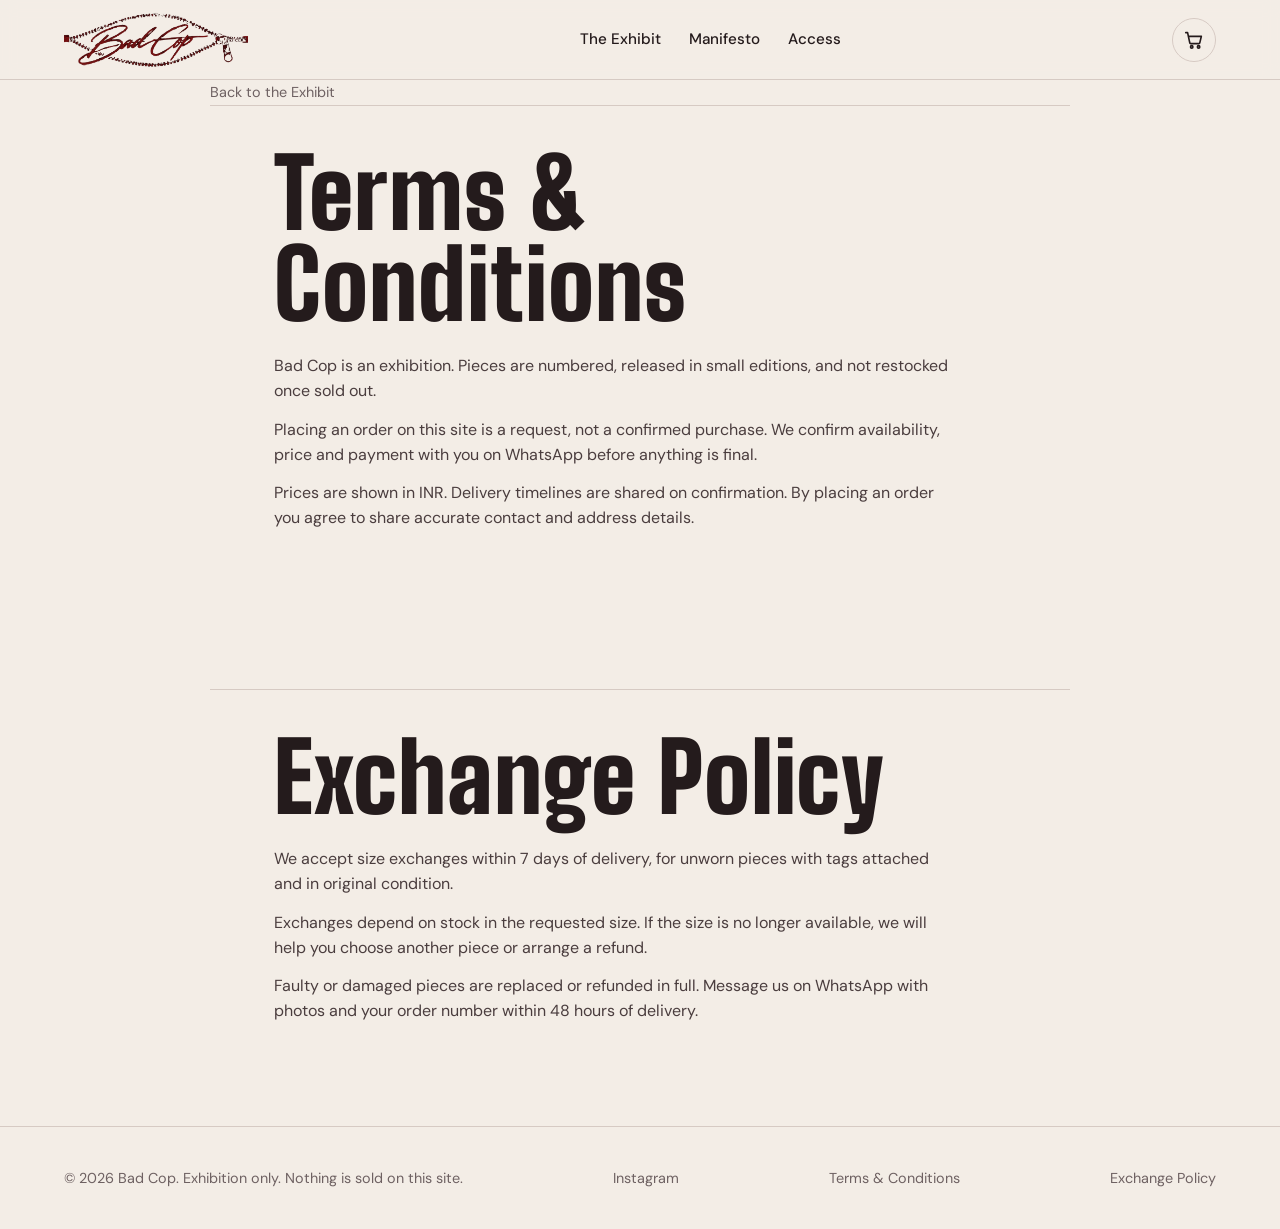
==== policies.html @ bbe3fd78 "updated version" ====
<!DOCTYPE html>
<html lang="en">
<head>
<meta charset="utf-8">
<meta name="viewport" content="width=device-width, initial-scale=1, viewport-fit=cover">
<link rel="icon" type="image/png" sizes="64x64" href="favicon.png">
<link rel="apple-touch-icon" href="apple-touch-icon.png">
<link rel="stylesheet" href="styles.css">
<title>Policies · Bad Cop</title>
</head>
<body>

<nav>
  <a class="brand" href="index.html" aria-label="Bad Cop home"><img src="logo.png" alt="Bad Cop"></a>
  <ul>
    <li><a href="index.html#drop">The Exhibit</a></li>
    <li><a href="index.html#manifesto">Manifesto</a></li>
    <li><a href="index.html#list">Access</a></li>
  </ul>
  <a class="cart" href="cart.html" aria-label="Open cart"><svg width="22" height="22" viewBox="0 0 24 24" fill="none" stroke="currentColor" stroke-width="1.8" stroke-linecap="round" stroke-linejoin="round" aria-hidden="true"><path d="M3 4h2l2.4 11.2a1 1 0 0 0 1 .8h8.9a1 1 0 0 0 1-.8L20 8H6.2"/><circle cx="9.5" cy="19.5" r="1.3"/><circle cx="17" cy="19.5" r="1.3"/></svg><span id="cc" hidden>0</span></a>
</nav>

<main id="policies"><div class="cp">
  <a class="back" href="index.html#drop">Back to the Exhibit</a>

  <section class="legal" id="terms">
    <h1>Terms &amp; Conditions</h1>
    <p>Bad Cop is an exhibition. Pieces are numbered, released in small editions, and not restocked once sold out.</p>
    <p>Placing an order on this site is a request, not a confirmed purchase. We confirm availability, price and payment with you on WhatsApp before anything is final.</p>
    <p>Prices are shown in INR. Delivery timelines are shared on confirmation. By placing an order you agree to share accurate contact and address details.</p>
  </section>

  <section class="legal" id="exchange">
    <h1>Exchange Policy</h1>
    <p>We accept size exchanges within 7 days of delivery, for unworn pieces with tags attached and in original condition.</p>
    <p>Exchanges depend on stock in the requested size. If the size is no longer available, we will help you choose another piece or arrange a refund.</p>
    <p>Faulty or damaged pieces are replaced or refunded in full. Message us on WhatsApp with photos and your order number within 48 hours of delivery.</p>
  </section>
</div></main>

<footer>
  <span>&copy; 2026 Bad Cop. Exhibition only. Nothing is sold on this site.</span>
  <span><a href="https://instagram.com/badcop.inc?dlrf=dTNnaXNleTFiaDEz" target="_blank" rel="noopener">Instagram</a></span>
  <span><a href="policies.html#terms">Terms &amp; Conditions</a></span>
  <span><a href="policies.html#exchange">Exchange Policy</a></span>
  <div id="toast" role="status"></div>
</footer>

<script src="app.js"></script>
</body>
</html>
---- styles.css ----
@font-face{font-family:"Big Shoulders Display";font-style:normal;font-weight:900;font-display:swap;src:url([data-uri]) format("woff2")}
@font-face{font-family:"DM Sans";font-style:normal;font-weight:400;font-display:swap;src:url([data-uri]) format("woff2")}
@font-face{font-family:"DM Sans";font-style:normal;font-weight:500;font-display:swap;src:url([data-uri]) format("woff2")}
@font-face{font-family:"DM Sans";font-style:normal;font-weight:700;font-display:swap;src:url([data-uri]) format("woff2")}
@font-face{font-family:"JetBrains Mono";font-style:normal;font-weight:500;font-display:swap;src:url([data-uri]) format("woff2")}
@font-face{font-family:"Yellowtail";font-style:normal;font-weight:400;font-display:swap;src:url([data-uri]) format("woff2")}
:root{--bg:#f3ede6;--paper:#ebe3da;--ink:#241b1c;--mute:#6e6162;--text2:#4a3d3e;--line:#d6cac3;--field:#fbf8f4;--red:#8a1a1e;--red-hot:#a8232b;--on-red:#f6efe8;--nav:80px;color-scheme:light;box-sizing:border-box;padding-top:env(safe-area-inset-top,0px);padding-bottom:env(safe-area-inset-bottom,0px)}
@media(max-width:700px){:root{--nav:64px}}
*,*:before,*:after{box-sizing:inherit}
html{scroll-behavior:smooth;scroll-padding-top:calc(var(--nav) + env(safe-area-inset-top,0px))}
body{margin:0;background:var(--bg);color:var(--ink);font-family:"DM Sans",system-ui,sans-serif;line-height:1.55;overflow-x:hidden}
h1,h2,h3{font-family:"Big Shoulders Display","Impact",sans-serif;font-weight:900;line-height:.95;margin:0;letter-spacing:.01em}
a{color:inherit;text-decoration:none}
:focus-visible{outline:2px solid var(--red-hot);outline-offset:3px}

/* preloader */
#pre{position:fixed;inset:0;z-index:100;display:flex;pointer-events:all}
#pre .half{flex:1;background:var(--bg);position:relative;transition:transform 1s cubic-bezier(.75,0,.2,1)}
#pre .l:after,#pre .r:before{content:"";position:absolute;top:0;bottom:0;width:8px;background:repeating-linear-gradient(180deg,var(--red) 0 9px,transparent 9px 18px)}
#pre .l:after{right:0}
#pre .r:before{left:0;background-position:0 9px}
#pull{position:absolute;left:50%;top:-80px;width:30px;height:72px;margin-left:-15px;background:var(--red);border-radius:6px 6px 15px 15px;z-index:2;transition:top 1.8s cubic-bezier(.5,0,.4,1)}
#pull:after{content:"";position:absolute;left:8px;right:8px;bottom:9px;height:20px;border:3px solid var(--ink);border-radius:50%}
#pct{position:absolute;left:20px;bottom:calc(20px + env(safe-area-inset-bottom,0px));z-index:2;font:800 1.1rem "Big Shoulders Display",sans-serif;color:var(--red-hot);letter-spacing:.1em}
#pre.go .l{transform:translateX(-101%)}
#pre.go .r{transform:translateX(101%)}
#pre.go #pull,#pre.go #pct{opacity:0;transition:opacity .3s}
#pre.done{display:none}

/* nav */
nav{position:sticky;top:env(safe-area-inset-top,0px);z-index:50;display:flex;align-items:center;justify-content:space-between;gap:16px;height:var(--nav);padding:0 5vw;background:rgba(243,237,230,.92);backdrop-filter:blur(8px);border-bottom:1px solid var(--line)}
nav .brand img{height:calc(var(--nav) - 20px);width:auto;display:block}
nav ul{display:flex;gap:28px;list-style:none;margin:0;padding:0;font-weight:500;font-size:.95rem}
nav ul a:hover{color:var(--red-hot)}
.cart{display:inline-flex;align-items:center;justify-content:center;width:44px;height:44px;border:1px solid var(--line);border-radius:50%;color:var(--ink);background:none;cursor:pointer;transition:background .2s,color .2s,border-color .2s}
.cart:hover{background:var(--red);border-color:var(--red);color:var(--on-red)}
.cart svg{display:block}
.cart{position:relative}
.cart span{position:absolute;top:-6px;right:-6px;min-width:20px;height:20px;padding:0 5px;border-radius:10px;background:var(--red);color:var(--on-red);font:700 .72rem/20px "DM Sans",sans-serif;text-align:center}
#cc[hidden]{display:none}
@media(max-width:700px){nav ul{display:none}}

/* hero */
.hero{min-height:84vh;display:flex;flex-direction:column;align-items:center;justify-content:center;text-align:center;padding:48px 5vw;background:radial-gradient(60% 50% at 50% 45%,rgba(138,26,30,.14),transparent 70%)}
.hero img{width:min(920px,94vw);height:auto}
.hero p{max-width:34ch;font-size:1.15rem;color:var(--ink);margin:8px 0 30px}
.btns{display:flex;gap:12px;flex-wrap:wrap;justify-content:center}
.btn{display:inline-flex;align-items:center;justify-content:center;padding:14px 26px;font-weight:700;border:1px solid var(--red-hot);border-radius:6px;color:var(--ink);background:none;cursor:pointer;transition:background .2s,color .2s,border-color .2s}
.btn.fill{background:var(--red);border-color:var(--red);color:var(--on-red)}
.btn:hover{background:var(--red-hot);border-color:var(--red-hot);color:var(--on-red)}

/* technical hero + unzip transition */
.stage{height:280vh;position:relative}
.stick{position:sticky;top:var(--nav);height:calc(100vh - var(--nav));height:calc(100svh - var(--nav));overflow:hidden;background:var(--red)}
.behind{position:absolute;inset:0;display:flex;align-items:center;justify-content:center;text-align:center;padding:5vw;color:var(--on-red)}
.behind h2{font-size:clamp(3rem,10vw,8.5rem)}
.behind p{margin:14px 0 0;font:500 .85rem "JetBrains Mono",ui-monospace,"SF Mono",Menlo,monospace}
.hp{position:absolute;top:0;bottom:0;width:50%;background:var(--bg);overflow:hidden;will-change:transform;z-index:3}
.hp.l{left:0}.hp.r{right:0}
.hp.l:after,.hp.r:before{content:"";position:absolute;top:0;bottom:0;width:8px;z-index:-1;opacity:calc(.12 + .88 * var(--z,0));background:repeating-linear-gradient(180deg,var(--red) 0 9px,transparent 9px 18px)}
.hp.l:after{right:0}
.hp.r:before{left:0;background-position:0 9px}
.hi{position:absolute;top:0;left:0;width:200%;height:100%;background:linear-gradient(rgba(138,26,30,.2) 1px,transparent 1px) 0 0/56px 56px,linear-gradient(90deg,rgba(138,26,30,.2) 1px,transparent 1px) 0 0/56px 56px}
.hp.r .hi{left:-100%}
.hi:after{content:"";position:absolute;inset:14px;border:1px solid rgba(138,26,30,.45);pointer-events:none}
.hi .hero{position:absolute;inset:0;min-height:0;padding:56px 5vw}
.hud{position:absolute;z-index:3;font:500 .72rem/1.6 "JetBrains Mono",ui-monospace,"SF Mono",Menlo,monospace;color:var(--red-hot);letter-spacing:.05em}
.hud.tl{top:30px;left:30px}.hud.tr{top:30px;right:30px;text-align:right}
.hud.bl{bottom:30px;left:30px}.hud.br{bottom:30px;right:30px;text-align:right}
#zp{position:absolute;left:50%;top:0;width:30px;height:72px;margin-left:-15px;background:var(--red);border-radius:6px 6px 15px 15px;z-index:6;pointer-events:none}
#zp:after{content:"";position:absolute;left:8px;right:8px;bottom:9px;height:20px;border:3px solid var(--ink);border-radius:50%}

/* ticker */
.ticker{border-block:1px solid var(--red);overflow:hidden;white-space:nowrap;background:var(--red);color:var(--on-red)}
.ticker div{display:inline-block;padding:12px 0;font:900 1.4rem "Big Shoulders Display",sans-serif;color:var(--on-red);animation:tick 28s linear infinite}
.ticker span{margin:0 28px}
@keyframes tick{to{transform:translateX(-50%)}}

section{padding:88px 5vw}
.head{display:flex;justify-content:space-between;align-items:end;gap:20px;flex-wrap:wrap;margin-bottom:36px}
.head h2{font-size:clamp(2.6rem,7vw,5rem)}
.head p{color:var(--mute);max-width:36ch;margin:0}

/* products */
.grid{display:grid;grid-template-columns:repeat(auto-fit,minmax(230px,1fr));gap:18px}
.card{border:1px solid var(--line);background:var(--paper);border-radius:6px;overflow:hidden;display:flex;flex-direction:column}
.card:hover{border-color:var(--red)}
.ph{aspect-ratio:4/5;display:flex;align-items:flex-end;padding:14px;color:var(--mute);font-size:.85rem;background:repeating-linear-gradient(135deg,rgba(138,26,30,.1) 0 2px,transparent 2px 16px),#e6ddd4}
.info{padding:16px 16px 4px;display:flex;justify-content:space-between;gap:10px;align-items:baseline}
.info h3{font-size:1.5rem}
.info span{color:var(--red-hot);font-weight:700}
.tag{flex:1;padding:0 16px 14px;color:var(--mute);font-size:.9rem}
.buy{display:flex;gap:8px;margin:0 16px 16px}
.buy select{background:var(--field);color:var(--ink);border:1px solid #bfb1a9;border-radius:6px;padding:11px 10px;font:500 .95rem "DM Sans",sans-serif;min-width:88px}
.buy .add{flex:1;padding:12px 14px;background:var(--ink);border:1px solid var(--ink);border-radius:6px;color:var(--bg);font:700 .95rem "DM Sans",sans-serif;cursor:pointer;transition:background .2s,border-color .2s}
.buy .add:hover{background:var(--red);border-color:var(--red)}
.buy select.need{border-color:var(--red-hot);box-shadow:0 0 0 2px var(--red-hot)}

/* manifesto */
.mani{border-top:1px solid var(--line);display:grid;grid-template-columns:1.2fr 1fr;gap:48px}
.mani h2{font-size:clamp(3rem,9vw,7rem)}
.mani h2 em{font-style:normal;color:var(--red-hot)}
.mani p{color:var(--text2);margin:0 0 16px;max-width:46ch}
@media(max-width:800px){.mani{grid-template-columns:1fr;gap:24px}}

/* why bad cop */
.why{background:var(--paper);border-top:1px solid var(--line)}
.why h2{font-size:clamp(2.6rem,7vw,5rem);margin-bottom:14px}
.why>p{color:var(--mute);max-width:52ch;margin:0 0 36px}
.why-grid{display:grid;grid-template-columns:repeat(3,1fr);gap:18px}
.why-item{border-top:3px solid var(--red);padding:20px 0 0}
.why-item h3{font-size:1.6rem;margin-bottom:10px}
.why-item p{margin:0;color:var(--text2);font-size:.97rem}
@media(max-width:800px){.why-grid{grid-template-columns:1fr;gap:26px}}

/* signup / access */
.sign{background:var(--red);color:var(--on-red);text-align:center}
.sign h2{font-size:clamp(2.4rem,7vw,5rem);margin-bottom:12px}
.sign p{margin:0 auto 26px;max-width:40ch;font-weight:500}
.sign .btn{border-color:var(--on-red);color:var(--on-red);background:none}
.sign .btn.fill{background:var(--on-red);border-color:var(--on-red);color:var(--red)}
.sign .btn:hover{background:var(--on-red);border-color:var(--on-red);color:var(--red)}

footer{padding:40px 5vw;display:flex;justify-content:space-between;gap:20px;flex-wrap:wrap;color:var(--mute);font-size:.9rem;border-top:1px solid var(--line)}
footer a:hover{color:var(--red-hot)}

#toast{position:fixed;left:50%;bottom:calc(24px + env(safe-area-inset-bottom,0px));transform:translate(-50%,20px);background:var(--ink);color:var(--bg);padding:12px 20px;border-radius:6px;font-weight:700;opacity:0;pointer-events:none;transition:opacity .25s,transform .25s;z-index:60}
#toast.show{opacity:1;transform:translate(-50%,0)}

/* cart page */
#cartpage{display:none;min-height:calc(100vh - var(--nav));padding:56px 5vw 110px}
body.cartview #cartpage{display:block}
body.cartview .stage,body.cartview .ticker,body.cartview #drop,body.cartview #manifesto,body.cartview #list,body.cartview .why,body.cartview .legal{display:none}
.cp{max-width:860px;margin:0 auto}
.back{color:var(--mute);font-size:.9rem}
.back:hover,.ul{color:var(--red-hot)}
.ul{text-decoration:underline}
.cp h1{font:900 clamp(3rem,9vw,6rem)/.95 "Big Shoulders Display",Impact,sans-serif;margin:14px 0 30px}
.fh{font:900 clamp(2rem,5vw,3rem)/1 "Big Shoulders Display",Impact,sans-serif;margin:44px 0 20px}
#cartempty{color:var(--mute)}
#cartbody,#done{display:none}
.line{display:grid;grid-template-columns:1fr auto auto;gap:18px;align-items:center;padding:18px 0;border-top:1px solid var(--line)}
.line b{display:block;font:900 1.6rem/1 "Big Shoulders Display",Impact,sans-serif}
.line small{color:var(--mute)}
.qty{display:flex;align-items:center;border:1px solid var(--red-hot);border-radius:6px;overflow:hidden}
.qty button{background:none;border:0;color:var(--ink);width:38px;height:38px;font-size:1.2rem;cursor:pointer}
.qty button:hover{background:var(--red);color:var(--on-red)}
.qty span{min-width:30px;text-align:center;font-weight:700}
.rm{background:none;border:0;color:var(--mute);text-decoration:underline;cursor:pointer;font:inherit}
.rm:hover{color:var(--red-hot)}
#total{padding:18px 0;border-top:1px solid var(--line)}
.fgrid{display:grid;grid-template-columns:1fr 1fr;gap:16px;margin-bottom:24px}
.fgrid .full{grid-column:1/-1}
.cp label{display:block;margin-bottom:6px;font:500 .78rem "JetBrains Mono",ui-monospace,Menlo,monospace;color:var(--red-hot);letter-spacing:.04em}
.cp input,.cp textarea{width:100%;padding:14px;background:var(--field);border:1px solid #bfb1a9;border-radius:6px;color:var(--ink);font:inherit}
.cp input:focus,.cp textarea:focus{outline:0;border-color:var(--red-hot)}
.place{cursor:pointer;color:var(--on-red);font:700 1rem "DM Sans",sans-serif}
.place:disabled{opacity:.5;cursor:wait}
.note{color:var(--mute);font-size:.9rem;margin:14px 0 0}
.cp .btns{justify-content:flex-start;margin-top:22px}
#done .btn{font:700 1rem "DM Sans",sans-serif;cursor:pointer}

@media(max-width:700px){
  section{padding:64px 5vw}
  .grid{grid-template-columns:1fr 1fr;gap:12px}
  .info{padding:12px 12px 2px;flex-direction:column;gap:2px}
  .info h3{font-size:1.1rem}
  .tag{padding:0 12px 10px;font-size:.82rem}
  .buy{flex-direction:column;margin:0 12px 12px;gap:6px}
  .buy select{width:100%;min-width:0;padding:10px;font-size:.88rem}
  .buy .add{width:100%;padding:10px;font-size:.85rem}
  .stick{overflow:hidden}
}
@media(max-width:640px){.fgrid{grid-template-columns:1fr}.line{grid-template-columns:1fr auto}.line .rm{grid-column:1/-1;justify-self:start}}
@media(prefers-reduced-motion:reduce){.ticker div{animation:none}#pull{transition:none}html{scroll-behavior:auto}}

/* texture */
.hi:before{content:"";position:absolute;inset:0;z-index:2;pointer-events:none;opacity:.22;background:url("data:image/svg+xml;utf8,<svg xmlns='http://www.w3.org/2000/svg' width='260' height='260'><filter id='n'><feTurbulence type='fractalNoise' baseFrequency='.85' numOctaves='2' stitchTiles='stitch'/><feColorMatrix values='0 0 0 0 .14 0 0 0 0 .1 0 0 0 0 .1 2.6 0 0 0 -1.5'/></filter><rect width='100%' height='100%' filter='url(%23n)'/></svg>")}
.ticker,.sign{background-image:radial-gradient(rgba(0,0,0,.2) 1.1px,transparent 1.7px);background-size:7px 7px}
.ticker,.sign{position:relative}
.ticker:before,.sign:before{content:"";position:absolute;inset:0;pointer-events:none;opacity:.25;background:url("data:image/svg+xml;utf8,<svg xmlns='http://www.w3.org/2000/svg' width='320' height='320'><filter id='n'><feTurbulence type='fractalNoise' baseFrequency='.012 .55' numOctaves='2' stitchTiles='stitch'/><feColorMatrix values='0 0 0 0 0 0 0 0 0 0 0 0 0 0 0 3.2 0 0 0 -1.7'/></filter><rect width='100%' height='100%' filter='url(%23n)'/></svg>")}
.sign>*{position:relative}
.ticker{clip-path:polygon(0.0% 2px,2.9% 1px,5.9% 3px,8.8% 0,11.8% 0,14.7% 4px,17.6% 0,20.6% 2px,23.5% 4px,26.5% 0,29.4% 4px,32.4% 1px,35.3% 0,38.2% 0,41.2% 3px,44.1% 3px,47.1% 0,50.0% 1px,52.9% 0,55.9% 4px,58.8% 3px,61.8% 0,64.7% 4px,67.6% 0,70.6% 1px,73.5% 4px,76.5% 0,79.4% 4px,82.4% 4px,85.3% 3px,88.2% 0,91.2% 1px,94.1% 0,97.1% 4px,100.0% 1px,100.0% calc(100% - 4px),97.1% 100%,94.1% calc(100% - 1px),91.2% calc(100% - 1px),88.2% calc(100% - 1px),85.3% calc(100% - 2px),82.4% calc(100% - 2px),79.4% calc(100% - 3px),76.5% calc(100% - 4px),73.5% calc(100% - 3px),70.6% calc(100% - 2px),67.6% calc(100% - 3px),64.7% calc(100% - 4px),61.8% calc(100% - 3px),58.8% calc(100% - 1px),55.9% calc(100% - 4px),52.9% 100%,50.0% calc(100% - 4px),47.1% 100%,44.1% calc(100% - 4px),41.2% 100%,38.2% calc(100% - 2px),35.3% calc(100% - 1px),32.4% calc(100% - 4px),29.4% calc(100% - 4px),26.5% 100%,23.5% calc(100% - 1px),20.6% calc(100% - 4px),17.6% calc(100% - 2px),14.7% calc(100% - 4px),11.8% 100%,8.8% calc(100% - 4px),5.9% calc(100% - 1px),2.9% calc(100% - 3px),0.0% calc(100% - 2px));border-block:0}
.sign{clip-path:polygon(0.0% 4px,2.2% 8px,4.3% 7px,6.5% 5px,8.7% 11px,10.9% 7px,13.0% 4px,15.2% 9px,17.4% 1px,19.6% 1px,21.7% 8px,23.9% 6px,26.1% 2px,28.3% 5px,30.4% 2px,32.6% 7px,34.8% 6px,37.0% 0,39.1% 10px,41.3% 1px,43.5% 8px,45.7% 9px,47.8% 5px,50.0% 5px,52.2% 11px,54.3% 5px,56.5% 9px,58.7% 7px,60.9% 9px,63.0% 7px,65.2% 1px,67.4% 1px,69.6% 4px,71.7% 7px,73.9% 11px,76.1% 10px,78.3% 1px,80.4% 0,82.6% 11px,84.8% 11px,87.0% 4px,89.1% 10px,91.3% 9px,93.5% 10px,95.7% 7px,97.8% 4px,100.0% 11px,100.0% calc(100% - 4px),97.8% calc(100% - 2px),95.7% calc(100% - 9px),93.5% calc(100% - 7px),91.3% 100%,89.1% calc(100% - 3px),87.0% calc(100% - 10px),84.8% calc(100% - 3px),82.6% calc(100% - 2px),80.4% calc(100% - 2px),78.3% calc(100% - 1px),76.1% calc(100% - 2px),73.9% calc(100% - 3px),71.7% calc(100% - 6px),69.6% calc(100% - 10px),67.4% calc(100% - 5px),65.2% calc(100% - 6px),63.0% calc(100% - 11px),60.9% calc(100% - 4px),58.7% calc(100% - 8px),56.5% calc(100% - 6px),54.3% calc(100% - 2px),52.2% calc(100% - 4px),50.0% calc(100% - 8px),47.8% calc(100% - 6px),45.7% calc(100% - 7px),43.5% calc(100% - 2px),41.3% calc(100% - 1px),39.1% calc(100% - 7px),37.0% calc(100% - 6px),34.8% calc(100% - 6px),32.6% calc(100% - 3px),30.4% calc(100% - 11px),28.3% calc(100% - 2px),26.1% calc(100% - 4px),23.9% calc(100% - 3px),21.7% 100%,19.6% calc(100% - 7px),17.4% calc(100% - 1px),15.2% calc(100% - 9px),13.0% calc(100% - 2px),10.9% calc(100% - 5px),8.7% calc(100% - 7px),6.5% 100%,4.3% calc(100% - 5px),2.2% calc(100% - 10px),0.0% calc(100% - 6px))}

/* dropdown: scarlet highlight instead of the browser's default blue */
.buy select:hover{border-color:var(--red)}
.buy select:focus{outline:0;border-color:var(--red-hot)}
.buy select option{background:var(--field);color:var(--ink)}
.buy select option:checked,.buy select option:hover{background:var(--red);color:var(--on-red)}

/* terms and exchange policy */
.legal{border-top:1px solid var(--line);max-width:860px}
.legal h2{font-size:clamp(2.2rem,6vw,3.6rem);margin-bottom:18px}
.legal p{color:var(--text2);margin:0 0 12px}


/* ---- size menu (custom, scarlet hover) ---- */
.card{overflow:visible}
.ph{border-radius:6px 6px 0 0}
.buy .sz{position:relative;flex:0 0 96px}
.sz-btn{width:100%;display:flex;align-items:center;justify-content:space-between;gap:8px;padding:11px 10px;background:var(--field);color:var(--ink);border:1px solid #bfb1a9;border-radius:6px;font:500 .95rem "DM Sans",sans-serif;text-align:left;cursor:pointer}
.sz-btn:hover,.sz-btn[aria-expanded="true"]{border-color:var(--red)}
.sz-btn:focus-visible{outline:2px solid var(--red-hot);outline-offset:2px}
.sz-btn::after{content:"";width:7px;height:7px;border-right:2px solid currentColor;border-bottom:2px solid currentColor;transform:rotate(45deg) translate(-2px,-2px);flex:none}
.sz.need .sz-btn{border-color:var(--red-hot);box-shadow:0 0 0 2px var(--red-hot)}
.sz-list{position:absolute;left:0;right:0;top:calc(100% + 4px);z-index:20;margin:0;padding:4px;list-style:none;background:var(--field);border:1px solid var(--line);border-radius:6px;box-shadow:0 10px 24px rgba(36,27,28,.18);max-height:260px;overflow:auto}
.sz-list li{padding:9px 10px;border-radius:4px;cursor:pointer;font-weight:500;color:var(--ink)}
.sz-list li:hover,.sz-list li:focus,.sz-list li[aria-selected="true"]{background:var(--red);color:var(--on-red);outline:0}
.sz-list li:focus-visible{outline:2px solid var(--red-hot);outline-offset:-2px}
@media(max-width:700px){
  .buy .sz{flex:none;width:100%}
  .hero p{font-size:.95rem;max-width:30ch;margin:4px 0 22px}
}

/* ---- policies page ---- */
#policies .legal{padding-top:28px}
#policies .legal+.legal{margin-top:56px}
#policies .legal h1{font:900 clamp(3rem,9vw,6rem)/.95 "Big Shoulders Display",Impact,sans-serif;margin:14px 0 24px}
#policies .legal p{color:var(--text2);margin:0 0 14px;max-width:62ch}

/* cart page content is always shown on cart.html */
#cartpage{display:block}
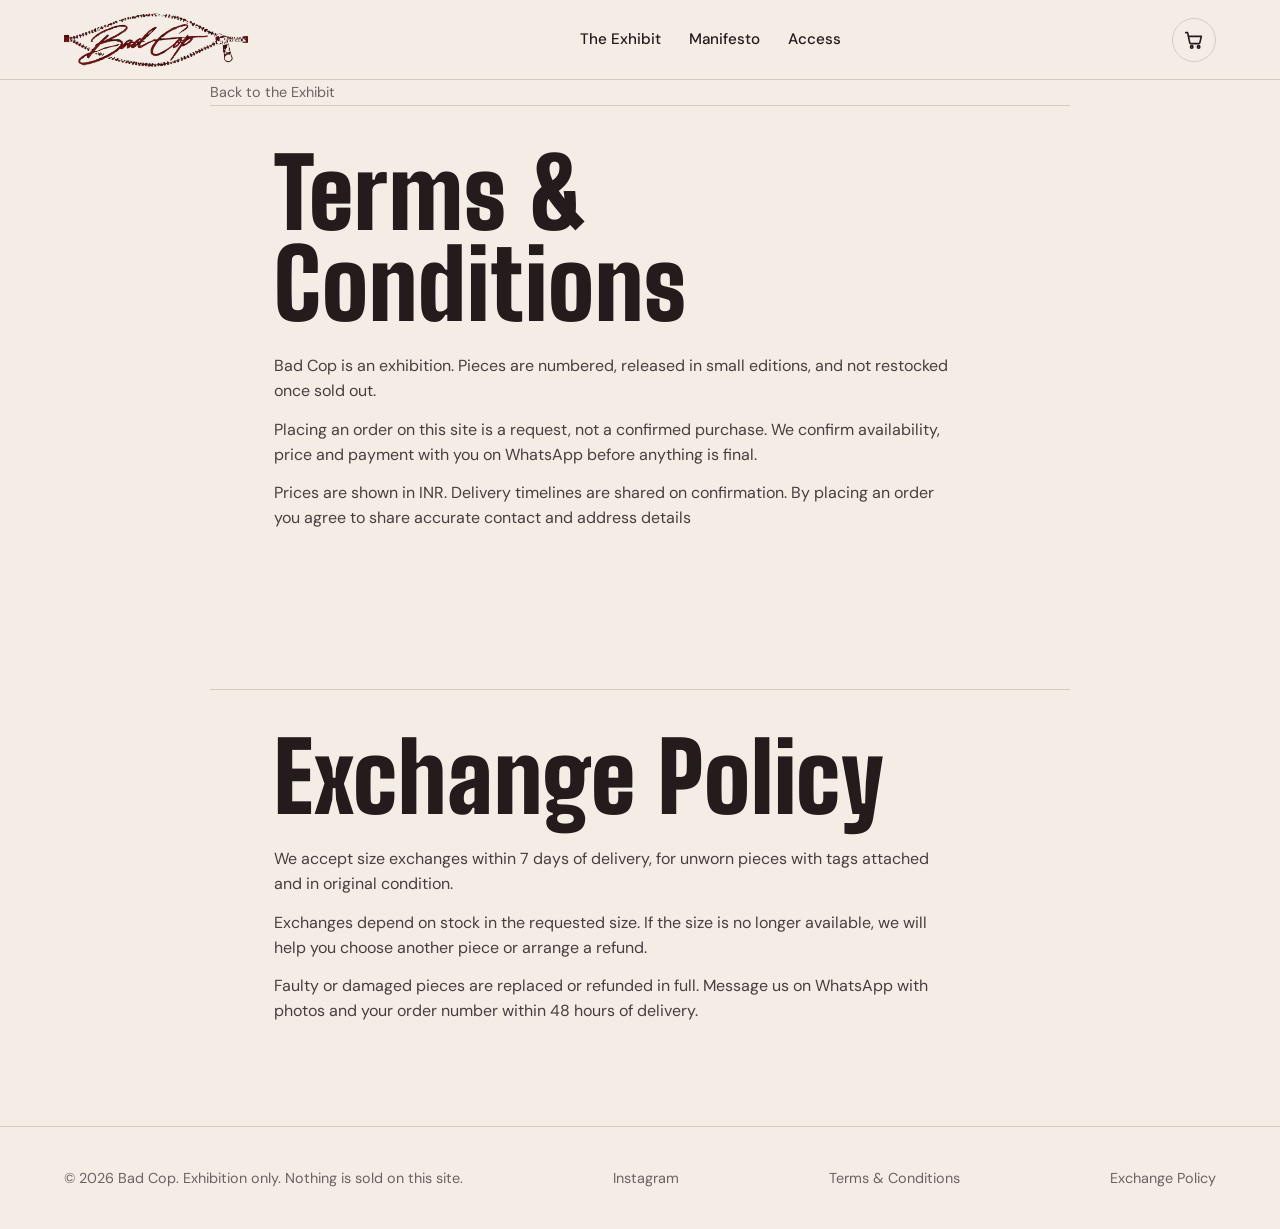
==== commit 1aa6f0b7: "Update BadCop website files" ====
--- a/policies.html
+++ b/policies.html
@@ -27,7 +27,7 @@
     <h1>Terms &amp; Conditions</h1>
     <p>Bad Cop is an exhibition. Pieces are numbered, released in small editions, and not restocked once sold out.</p>
     <p>Placing an order on this site is a request, not a confirmed purchase. We confirm availability, price and payment with you on WhatsApp before anything is final.</p>
-    <p>Prices are shown in INR. Delivery timelines are shared on confirmation. By placing an order you agree to share accurate contact and address details.</p>
+    <p>Prices are shown in INR. Delivery timelines are shared on confirmation. By placing an order you agree to share accurate contact and address details</p>
   </section>
 
   <section class="legal" id="exchange">
